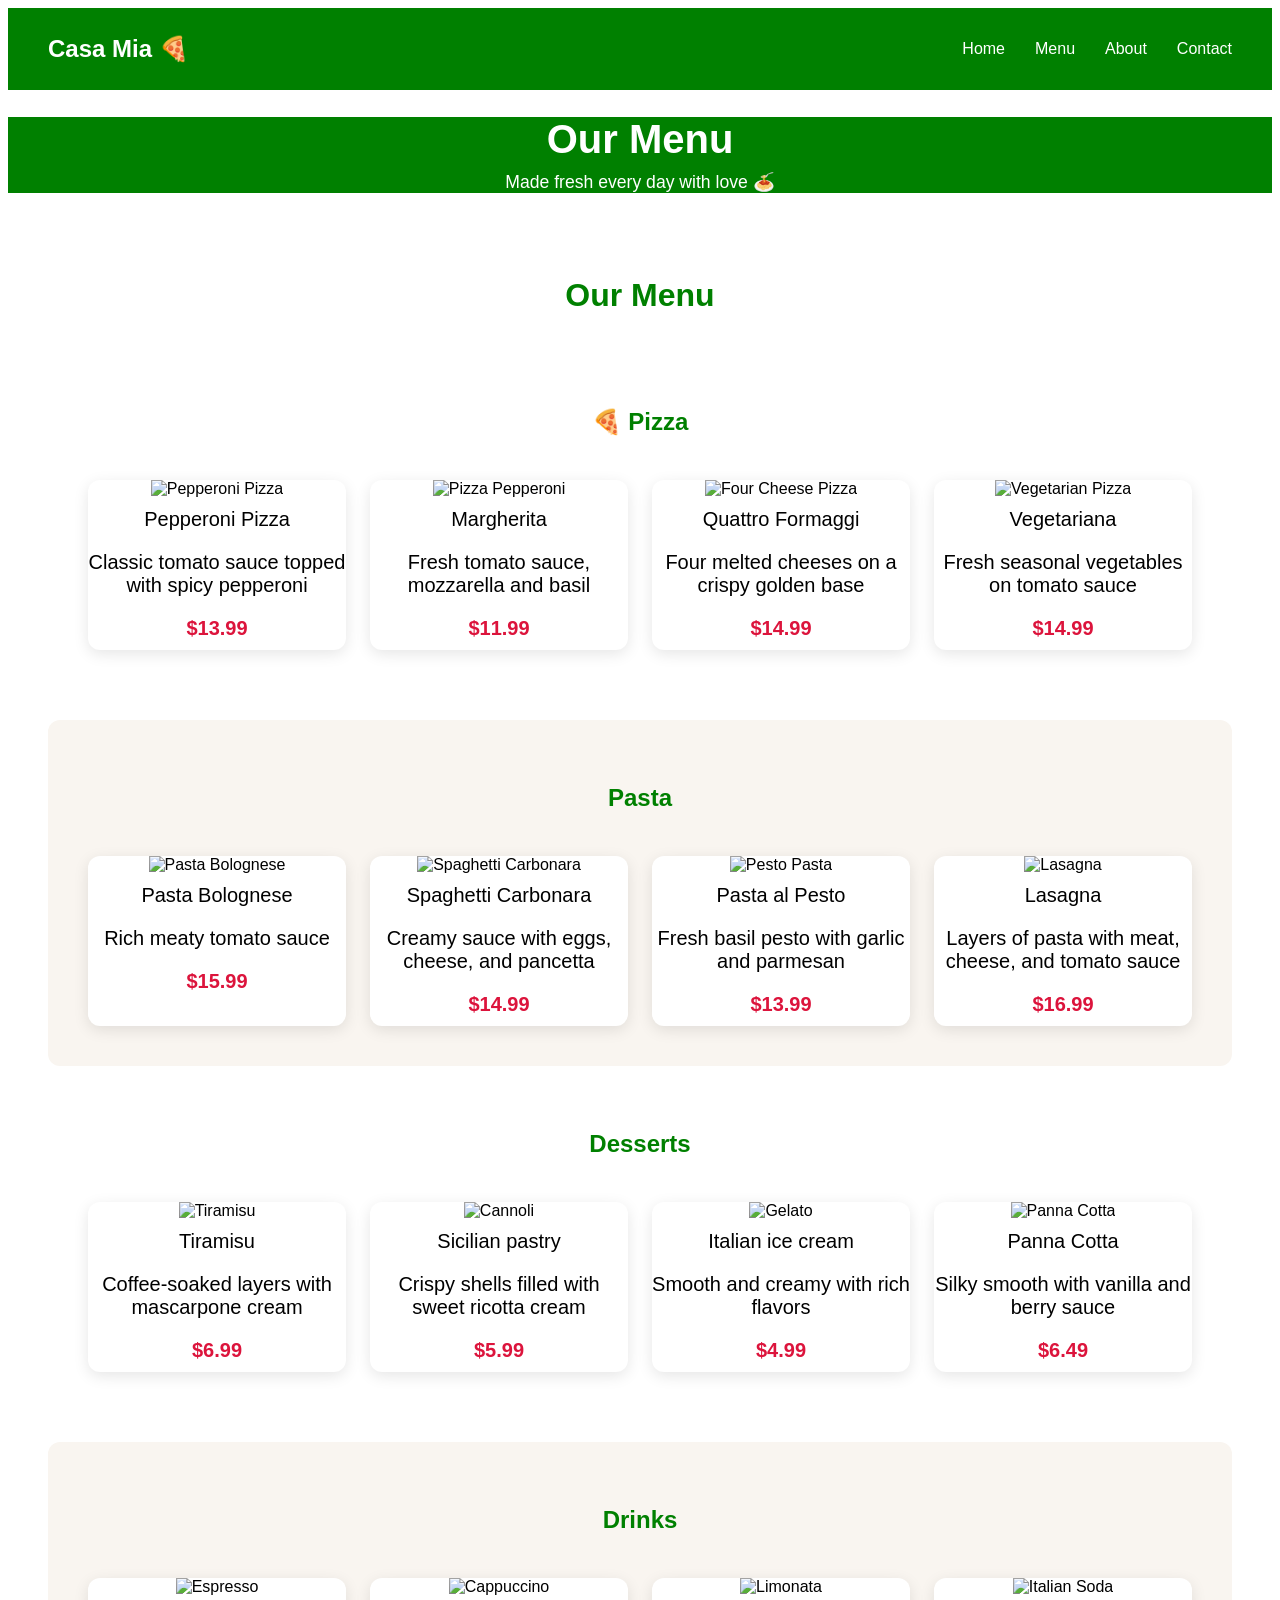
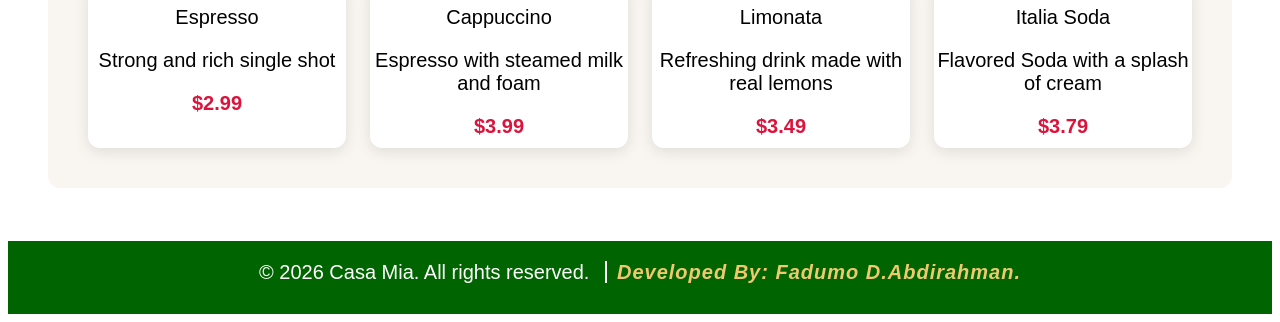
==== menu.html @ 7583c99e "Add files via upload" ====
<!DOCTYPE html>
<html>
    <head>
        <meta charset="UTF-8"> 
         <meta name="viewport" content="width=device-width, initial-scale=1.0">
        <title>Casa Mia -Menu</title>
        <link rel="stylesheet" href="styles.css">
    </head>
    <body>
        <nav>
            <div class="logo">Casa Mia 🍕</div>
                <ul>
                    <li><a href="index.html">Home</a></li>
                    <li><a href="menu.html">Menu</a></li>
                    <li><a href="about.html">About</a></li>
                    <li><a href="contact.html">Contact</a></li>
                </ul>
        </nav>
        <div class="menu-hero">
            <h1>Our Menu</h1>
            <p>Made fresh every day with love 🍝</p>
        </div>
        <section class="menu">
            <h2 class="menu-header">Our Menu</h2>
        <!--PIZZA-->
            <div class="cards-container-2">
                <h3 class="food-header">🍕 Pizza</h3>
                <div class="card">
                    <img src="https://plus.unsplash.com/premium_photo-1733259709671-9dbf22bf02cc?w=500&auto=format&fit=crop&q=60&ixlib=
                    rb-4.1.0&ixid=M3wxMjA3fDB8MHxzZWFyY2h8MXx8cGl6emElMjBwZXBlcm9pfGVufDB8fDB8fHww" alt="Pepperoni Pizza">
                    <p class="explanation">Pepperoni Pizza</p> 
                    <p class="explanation middle">Classic tomato sauce topped with spicy pepperoni</p>
                    <p class="explanation red">$13.99</p>
                </div>
                <div class="card">
                    <img src="https://images.unsplash.com/photo-1627626775846-122b778965ae?w=500&auto=format&fit=
                    crop&q=60&ixlib=rb-4.1.0&ixid=M3wxMjA3fDB8MHxzZWFyY2h8MTZ8fHBpenphJTIwbWFyZ2hlcml0YXxlbnwwfHwwfHx8MA%3D%3D" alt="Pizza Pepperoni">
                    <p class="explanation">Margherita</p> 
                    <p class="explanation middle">Fresh tomato sauce, mozzarella and basil</p>
                    <p class="explanation red">$11.99</p>
                </div>
                <div class="card">
                    <img src="https://encrypted-tbn0.gstatic.com/images?q=tbn:ANd9GcThDG3mPjF3irgz2MKP__kgZoO-b-AuzUgumA&s" 
                    alt="Four Cheese Pizza">
                    <p class="explanation">Quattro Formaggi </p> 
                    <p class="explanation middle">Four melted cheeses on a crispy golden base</p>
                    <p class="explanation red">$14.99</p>
                </div>
                <div class="card">
                   <img src="https://images.unsplash.com/photo-1617470702892-e01504297e84?w=500&auto=format&fit=crop&q=60&ixlib=rb-4.1.0&ixid=M3wxMjA3fDB8MHxzZWFyY2h8MTl8fFZlZ2V0YXJpYW4lMjBwaXp6YXxlbnwwfHwwfHx8MA%3D%3D"
                    alt="Vegetarian Pizza">
                    <p class="explanation">Vegetariana</p> 
                    <p class="explanation middle">Fresh seasonal vegetables on tomato sauce</p>
                    <p class="explanation red">$14.99</p>
                </div>
            </div>
            <!--PASTA-->
            <div class="cards-container-2">
                <h3 class="food-header">Pasta</h3>
                <div class="card">
                    <img src="https://images.unsplash.com/photo-1622973536968-3ead9e780960?w=400" alt="Pasta Bolognese">
                    <p class="explanation">Pasta Bolognese</p>
                    <p class="explanation middle">Rich meaty tomato sauce</p>
                    <p class="explanation red">$15.99</p>

                </div>
                <div class="card">
                    <img src="https://images.unsplash.com/photo-1612874742237-6526221588e3?w=400" alt="Spaghetti Carbonara">
                    <p class="explanation">Spaghetti Carbonara</p>
                    <p class="explanation middle">Creamy sauce with eggs, cheese, and pancetta</p>
                    <p class="explanation red">$14.99</p>
                </div>
                <div class="card">
                    <img src="https://images.unsplash.com/photo-1567608285969-48e4bbe0d399?w=500&auto=format&fit=crop&q
                    =60&ixlib=rb-4.1.0&ixid=M3wxMjA3fDB8MHxzZWFyY2h8M3x8cGFzdGElMjBhbCUyMHBlc3RvfGVufDB8fDB8fHww" alt="Pesto Pasta">
                    <p class="explanation">Pasta al Pesto</p>
                     <p class="explanation middle">Fresh basil pesto with garlic and parmesan</p>
                     <p class="explanation red">$13.99</p>
                </div>
                <div class="card">
                    <img src="https://images.unsplash.com/photo-1709429790175-b02bb1b19207?w=500&auto=format&fit
                    =crop&q=60&ixlib=rb-4.1.0&ixid=M3wxMjA3fDB8MHxzZWFyY2h8Mnx8bGFzYWduYXxlbnwwfHwwfHx8MA%3D%3D" alt="Lasagna">
                    <p class="explanation">Lasagna</p>
                    <p class="explanation middle">Layers of pasta with meat, cheese, and tomato sauce</p>
                    <p class="explanation red">$16.99</p>
                </div>
            </div>
            <!--DESSERTS-->
            <div class="cards-container-2">
                <h3 class="food-header">Desserts</h3>
                <div class="card">
                    <img src="https://media.istockphoto.com/id/931757122/photo/homemade-tiramisu-cake-italian-dessert.webp?a=1&b=1&s=612x612&w=0&k=20&c=OhFL3JzznxZbDawL80z-__TYVUcGMkU1n9rTpEK0jDo="
                     alt="Tiramisu">
                    <p class="explanation middle">Tiramisu</p>
                    <p class="explanation">Coffee-soaked layers with mascarpone cream</p>
                    <p class="explanation red">$6.99</p>
                </div>
                <div class="card">
                    <img src="https://images.unsplash.com/photo-1530006261244-0ae043004358?w=500&auto=format&fit=crop&q=60&ixlib=rb-4.1.0&ixid=M3wxMjA3fDB8MHxzZWFyY2h8M3x8U2ljaWxpYW4lMjBwYXN0cnl8ZW58MHx8MHx8fDA%3D"
                     alt="Cannoli">
                    <p class="explanation middle">Sicilian pastry</p>
                    <p class="explanation">Crispy shells filled with sweet ricotta cream</p>
                    <p class="explanation red">$5.99</p>
                </div>
                <div class="card">
                    <img src="https://images.unsplash.com/photo-1731968638556-84b0b48e301f?w=500&auto=format&fit=crop&q=60&ixlib=rb-4.1.0&ixid=M3wxMjA3fDB8MHxzZWFyY2h8MTh8fGl0YWxpYW4lMjBpY2VjcmVhbXxlbnwwfHwwfHx8MA%3D%3D"
                     alt="Gelato">
                    <p class="explanation middle">Italian ice cream</p>
                    <p class="explanation">Smooth and creamy with rich flavors</p>
                    <p class="explanation red">$4.99</p>
                </div>
                <div class="card">
                    <img src="https://images.unsplash.com/photo-1613505411792-208b15f862b0?w=500&auto=format&fit=crop&q=60&ixlib=rb-4.1.0&ixid=M3wxMjA3fDB8MHxzZWFyY2h8M3x8cGFubmElMjBjb3R0YXxlbnwwfHwwfHx8MA%3D%3D"
                     alt="Panna Cotta">
                    <p class="explanation middle">Panna Cotta</p>
                    <p class="explanation">Silky smooth with vanilla and berry sauce</p>
                    <p class="explanation red">$6.49</p>
                </div>
            </div>
            <!-- DRINKS -->
            <div class="cards-container-2">
                <h3 class="food-header">Drinks</h3>
                <div class="card">
                    <img src="https://media.istockphoto.com/id/1362620172/photo/espresso.webp?a=1&b=1&s=612x612&w=0&k=20&c=F4L1LLsAbu-sGfGVWNw7OnfzB_mSWyfgfSjD41TVu8Q="
                     alt="Espresso">
                    <p class="explanation middle">Espresso</p>
                    <p class="explanation">Strong and rich single shot</p>
                    <p class="explanation red">$2.99</p>
                </div>

                <div class="card">
                    <img src="https://encrypted-tbn0.gstatic.com/images?q=tbn:
                    ANd9GcTuBAIF_O7iYPRqbzJj8SQu3vTLyWtjgWJPZKpp76CG9ZvR1cfmFXlhC4cWceXDZoSLi8mjEL_oAld0qFk5CATB3jZfHw3Xtc0fijWkHyv5cw&s=10"
                     alt="Cappuccino">
                    <p class="explanation middle">Cappuccino</p>
                    <p class="explanation">Espresso with steamed milk and foam</p>
                    <p class="explanation red">$3.99</p>
                </div>

                <div class="card">
                    <img src="https://images.unsplash.com/photo-1613510656581-8bf7ad6fc392?w=500&auto=format&fit=crop&q=60&ixlib=rb-4.1.0&ixid=M3wxMjA3fDB8MHxzZWFyY2h8Mnx8bGltb25hdGF8ZW58MHx8MHx8fDA%3D"
                     alt="Limonata">
                    <p class="explanation middle">Limonata</p>
                    <p class="explanation">Refreshing drink made with real lemons</p>
                    <p class="explanation red">$3.49</p>
                </div>
                <div class="card">
                    <img src="https://images.unsplash.com/photo-1581006852262-e4307cf6283a?w=400&auto=format&fit=crop" alt="Italian Soda">
                    <p class="explanation middle">Italia Soda</p>
                    <p class="explanation">Flavored Soda with a splash of cream</p>
                    <p class="explanation red">$3.79</p>
                </div>
            </div> 
        </section>
        <footer>
            <p>© 2026 Casa Mia. All rights reserved. <span>Developed By: Fadumo D.Abdirahman.</span></p>
        </footer>
    </body>
</html>
---- styles.css ----
body{
    font-family: Arial, Helvetica, sans-serif;
}
nav{
    display: flex;
    background-color:green;
    padding: 16px 40px;
    justify-content: space-between;
    align-items: center;

}
.logo{
    color: white;
    font-size: 1.5rem;
    font-weight: bold;
}
nav ul{
    list-style: none;
    display: flex;
    gap: 30px;
}
nav ul li a{
color: white;
text-decoration: none;
font-size: 1rem;
}
nav ul li a:hover{
    text-decoration: underline;
}
.hero{
    background-image: url("https://images.unsplash.com/photo-1579751626657-72bc17010498?w=1200");
    background-size: cover;
    background-position: center;
    height: 500px;
    margin: auto;
    color: white;
    display: flex;
    flex-direction: column;
    justify-content: center;
    align-items: center;
    font-weight: 100px;
}
.hero h2{
    font-size: 2.5rem;
    margin-bottom: 12px;
    text-shadow: 2px 2px 8px rgb(0, 0, 0, 0.7);
}

.hero p{
    font-size: 1,2rem;
    margin-bottom: 24px;
    text-shadow: 1px 1px 4px rgba(0, 0, 0, 0.6);
}
.title{
    margin-bottom: 0;
    font-size: 20px
}
p{
    margin-top: 10px;
    font-size: 20px;
}
.hero button{
    color: white;
    background-color: green;
    padding: 12px 32px;
    border-radius: 30px;
    font-size: 1rem;
    border:none;
    cursor: pointer;
    transition: background 0.3s;
}
.hero button:hover{
    color: white;
    background-color: darkgreen;
}

/*Why choose Us Section*/
.why-container{
    background-color: #f9f5f0;
    padding: 60px 40px;
    text-align: center;
}
.why-header{
    font-size: 2rem;
    color: green;
    margin-bottom: 40px;
}
.why-sub-container{
    display: flex;
    justify-content: center;
    gap:30px;
    flex-wrap: wrap;
}
.why-card{
    background-color: white;
    border-radius: 12px;
    padding: 30px;
    width: 250px;
    box-shadow: 0 4px 15px rgb(0, 0, 0, 0.8);

}
.why-card span{
    font-size: 2.5rem;
    display: block;
    margin-bottom: 16px;
}
.why-card p{
    font-size: 0.9rem;
    color: #666;
    line-height: 1.6;
}
/* Our Favourite Section*/
.our-favourites{
    padding: 60px 40px;
    text-align: center;
    background-color: white;
}
.cards-container-1{
    display: grid;
    grid-template-columns: repeat(3, 1fr);
    gap: 24px;
    padding: 20px;
    max-width: 900px;
    margin: 0 auto;
}
.card{
background-color: white;
border-radius: 12px;
box-shadow: 0 4px  15px rgb(0, 0, 0, 0.1);
overflow: hidden;
text-align: center;
}
.card img{
    width: 100%;
    height: 150px;
    object-fit: cover;
}
.card h3{
    margin: 10px 0 6px;
    color: #333;
}
.explation{
    font-size: 0.85rem;
    color: #888;
    margin: 4px 0;
}
.red{
    color: crimson;
    font-weight: bold;
    margin-bottom: 10px;
}
.our-favourites h3{
    font-size: 2rem;
    color: green;
    margin-top: 30px;

}
#see-more{
    display: block;
    margin: 30px auto 0;
    background-color: green;
    color: white;
    padding: 12px 32px;
    border: none;
    border-radius: 30px;
    font-size: 1rem;
    cursor: pointer;
    transition: background 0.3s;
}
#see-more:hover{
background-color: darkgreen;
}
.our-favourites a{
    text-decoration: none;
}

/*Reviews Section*/
.customer-review{
    background-color: #f9f5f0;
    padding: 60px 40px;
    text-align: center;
}
.customer-review h2{
    font-size: 2rem;
    color: green;
    margin-bottom: 40px;
}
.customer-review > div{
display: inline-block;
background-color: white;
border-radius: 12px;
padding: 24px;
width: 260px;
box-shadow: 0 4px 15px rgb(0, 0, 0, 0.8);
margin: 10px;
vertical-align: top;
}
.customer-review span{
    display: block;
    margin-bottom: 10px;
}
.customer-review p{
    font-size: 0.9rem;
    color: #555;
    font-style: italic;
    margin-bottom: 12px;
    line-height: 1.6;
}
.customer-review > div span:last-child{
font-weight: bold;
color: green;
}

/* Opening Hours&Location*/
.hours-location{
    background-color: green;
    color: white;
    display: flex;
    justify-content: center;
    gap: 80px;
    flex-wrap: wrap;
    padding: 60px 40px;
    text-align: center;
    margin-bottom: 0;
}
.hours-location h3{
font-size: 1.5rem;
margin-bottom: 16px;
margin-top: 10px;

}
.hours-location p{
    line-height: 2;
    font-size: 2rem;
}
.hours-location span{
font-size: 2rem;
}
.hours-location a{
    color: white;
    text-decoration: none;
}
.hours-location a:hover{
    text-decoration: underline;
}
/*Menu*/
.menu-hero{
    background-color: green;
    color: white;
    text-align: center;
    padding: 60px 20x;
}
.menu-hero h1{
    font-size: 2.5rem;
    margin-bottom: 10px;

}
.menu-hero p{
    font-size: 1.1rem;
}
.menu{
    padding: 40px;

}
.menu-header{
    text-align: center;
    font-size: 2rem;
    color: green;
    margin-bottom: 30px;
}
.food-header{
    font-size: 1.5rem;
    color: green;
    margin-bottom: 20px;
    text-align: center;
    grid-column: 1/-1;
}
.menu>div:nth-child(odd){
    background-color: #f9f5f0;
    padding: 40px;
    border-radius: 12px;
    margin-top: 30px;

}
.menu > div:nth-child(even){
    background-color: white;
    padding: 40px;
    border-radius: 12px;
    margin-bottom: 30px;

}
.cards-container-2{
    display: grid;
    grid-template-columns: repeat(4, 1fr);
    gap:24px;
max-width: 1100;
margin: 0 auto;

}

/*About Us Section*/
.about-hero {
    background-color: darkgreen;
    color: white;
    text-align: center;
    padding: 40px 20px;
    margin-top: 24px;
     border-top: 10px solid white;
}

.about-hero h1 {
    font-size: 2.5rem;
    margin-bottom: 10px;
}

.about-hero p {
    font-size: 1.1rem;
}

.our-story {
    display: flex;
    gap: 40px;
    padding: 60px 40px;
    align-items: center;
    flex-wrap: wrap;
    flex-direction: column;
    background-color: #f9f5f0;
}

.our-story h3 {
    font-size: 1.8rem;
    color: green;
    margin-bottom: 16px;
}

.our-story img {
    width: 45%;
    height: 300px;
    object-fit: cover;
    border-radius: 12px;
}

.our-story p {
    flex: 1;
    line-height: 1.8;
    color: #555;
    font-size: 1.5rem;
}

.our-values {
    padding: 60px 40px;
    text-align: center;
    background-color: white;
}

.our-values h3 {
    font-size: 2rem;
    color: green;
    margin-bottom: 40px;
}

.value-card {
    display: inline-block;
    background-color: #f9f5f0;
    border-radius: 12px;
    padding: 30px;
    width: 220px;
    margin: 10px;
    vertical-align: top;
    box-shadow: 0 4px 15px rgba(0,0,0,0.08);
}

.value-card .icon {
    font-size: 2.5rem;
    display: block;
    margin-bottom: 12px;
}

.value-card h4 {
    color: green;
    margin-bottom: 8px;
}

.value-card p {
    font-size: 0.9rem;
    color: #666;
    line-height: 1.6;
}

.our-team {
    padding: 60px 40px;
    text-align: center;
    background-color: #f9f5f0;
}

.our-team h3 {
    font-size: 2rem;
    color: green;
    margin-bottom: 40px;
}

.team-cards {
    display: flex;
    justify-content: center;
    gap: 30px;
    flex-wrap: wrap;
}

.team-card {
    background-color: white;
    border-radius: 12px;
    padding: 24px;
    width: 200px;
    box-shadow: 0 4px 15px rgba(0,0,0,0.08);
    text-align: center;
}

.team-card img {
    width: 90px;
    height: 90px;
    border-radius: 50%;
    object-fit: cover;
    border: 3px solid green;
    margin-bottom: 12px;
}

.team-card span {
    display: block;
    margin-bottom: 4px;
}

.team-card span:first-of-type {
    font-weight: bold;
    color: #333;
}

.team-card span:last-of-type {
    font-size: 0.85rem;
    color: #888;
}

/* Contact Section*/
.contact-hero {
    background-color: darkgreen;
    color: white;
    text-align: center;
    padding: 40px 20px;
    border-top: 10px solid white;
}

.contact-hero h2 {
    font-size: 2.5rem;
    margin-bottom: 10px;
}

.contact-hero p {
    font-size: 1.1rem;
}

.contact-body {
    display: flex;
    gap: 40px;
    padding: 60px 40px;
    flex-wrap: wrap;
    justify-content: center;
}

.contact-info {
    flex: 1;
    min-width: 250px;
    max-width: 350px;
}

.contact-info h2 {
    font-size: 1.5rem;
    color: green;
    margin-bottom: 24px;
}

.contact-info div {
    display: flex;
    align-items: center;
    gap: 12px;
    margin-bottom: 16px;
}

.contact-info span {
    font-size: 1.3rem;
}

.contact-info a {
    color: #333;
    text-decoration: none;
}

.contact-info a:hover {
    color: green;
}

.contact-form {
    flex: 1;
    min-width: 280px;
    max-width: 450px;
}

.contact-form h3 {
    font-size: 1.5rem;
    color: green;
    margin-bottom: 24px;
}

.contact-form form {
    display: flex;
    flex-direction: column;
    gap: 12px;
}

.contact-form label {
    font-size: 0.9rem;
    font-weight: bold;
    color: #555;
}

.contact-form input,
.contact-form textarea {
    padding: 12px;
    border: 1px solid #ddd;
    border-radius: 8px;
    font-size: 0.95rem;
    font-family: Arial, Helvetica, sans-serif;
    outline: none;
}

.contact-form input:focus,
.contact-form textarea:focus {
    border-color: green;
}

.contact-form textarea {
    height: 120px;
    resize: vertical;
}

.contact-form button {
    background-color: green;
    color: white;
    padding: 12px 32px;
    border: none;
    border-radius: 30px;
    font-size: 1rem;
    cursor: pointer;
    transition: background 0.3s;
}

.contact-form button:hover {
    background-color: darkgreen;
}

.contact-body + section {
    padding: 0 40px 60px;
}

.contact-body + section iframe {
    border-radius: 12px;
}

/*Footr section*/
footer{
    text-align: center;
    background-color: darkgreen;
    margin: auto;
    padding: 10px;
    color: white;
    border-top: 3px solid white;
    margin-top: 10px;
}

footer span {
    color: #f0c96e;
    font-style: italic;
    font-weight: bold;
    letter-spacing: 1px;
    border-left: 2px solid white;
    padding-left: 10px;
    margin-left: 10px;
}
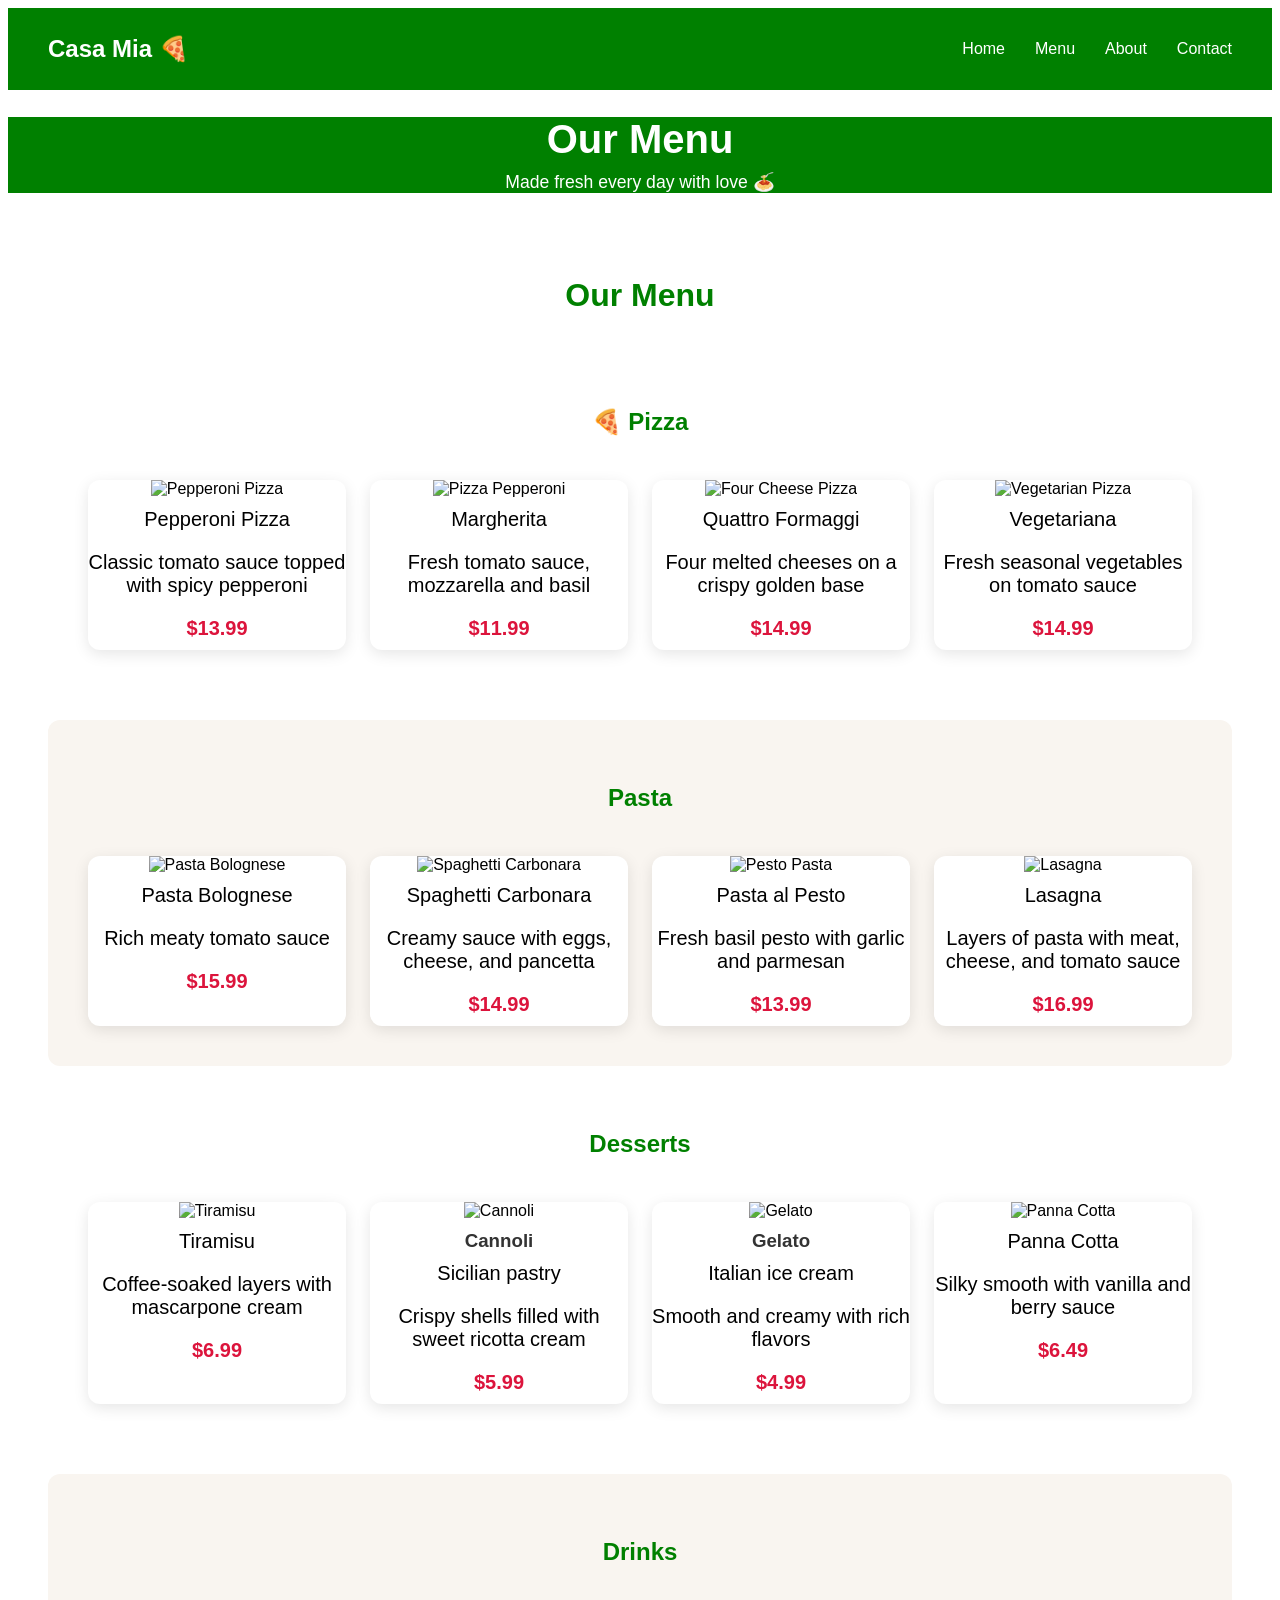
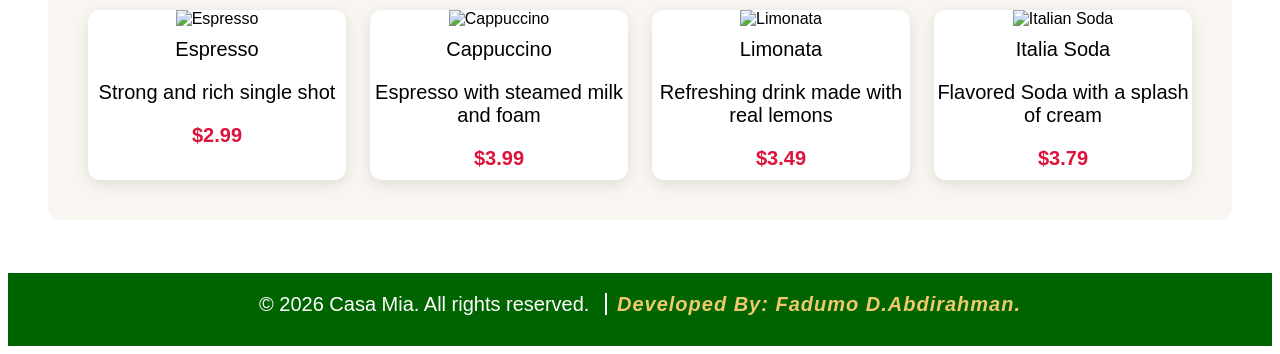
==== commit 5b8ecc54: "Update menu.html" ====
--- a/menu.html
+++ b/menu.html
@@ -98,6 +98,7 @@
                 <div class="card">
                     <img src="https://images.unsplash.com/photo-1530006261244-0ae043004358?w=500&auto=format&fit=crop&q=60&ixlib=rb-4.1.0&ixid=M3wxMjA3fDB8MHxzZWFyY2h8M3x8U2ljaWxpYW4lMjBwYXN0cnl8ZW58MHx8MHx8fDA%3D"
                      alt="Cannoli">
+                    <h3 class="food">Cannoli</h3>
                     <p class="explanation middle">Sicilian pastry</p>
                     <p class="explanation">Crispy shells filled with sweet ricotta cream</p>
                     <p class="explanation red">$5.99</p>
@@ -105,6 +106,7 @@
                 <div class="card">
                     <img src="https://images.unsplash.com/photo-1731968638556-84b0b48e301f?w=500&auto=format&fit=crop&q=60&ixlib=rb-4.1.0&ixid=M3wxMjA3fDB8MHxzZWFyY2h8MTh8fGl0YWxpYW4lMjBpY2VjcmVhbXxlbnwwfHwwfHx8MA%3D%3D"
                      alt="Gelato">
+                     <h3 class="food">Gelato</h3>
                     <p class="explanation middle">Italian ice cream</p>
                     <p class="explanation">Smooth and creamy with rich flavors</p>
                     <p class="explanation red">$4.99</p>
@@ -156,4 +158,4 @@
             <p>© 2026 Casa Mia. All rights reserved. <span>Developed By: Fadumo D.Abdirahman.</span></p>
         </footer>
     </body>
-</html>+</html>
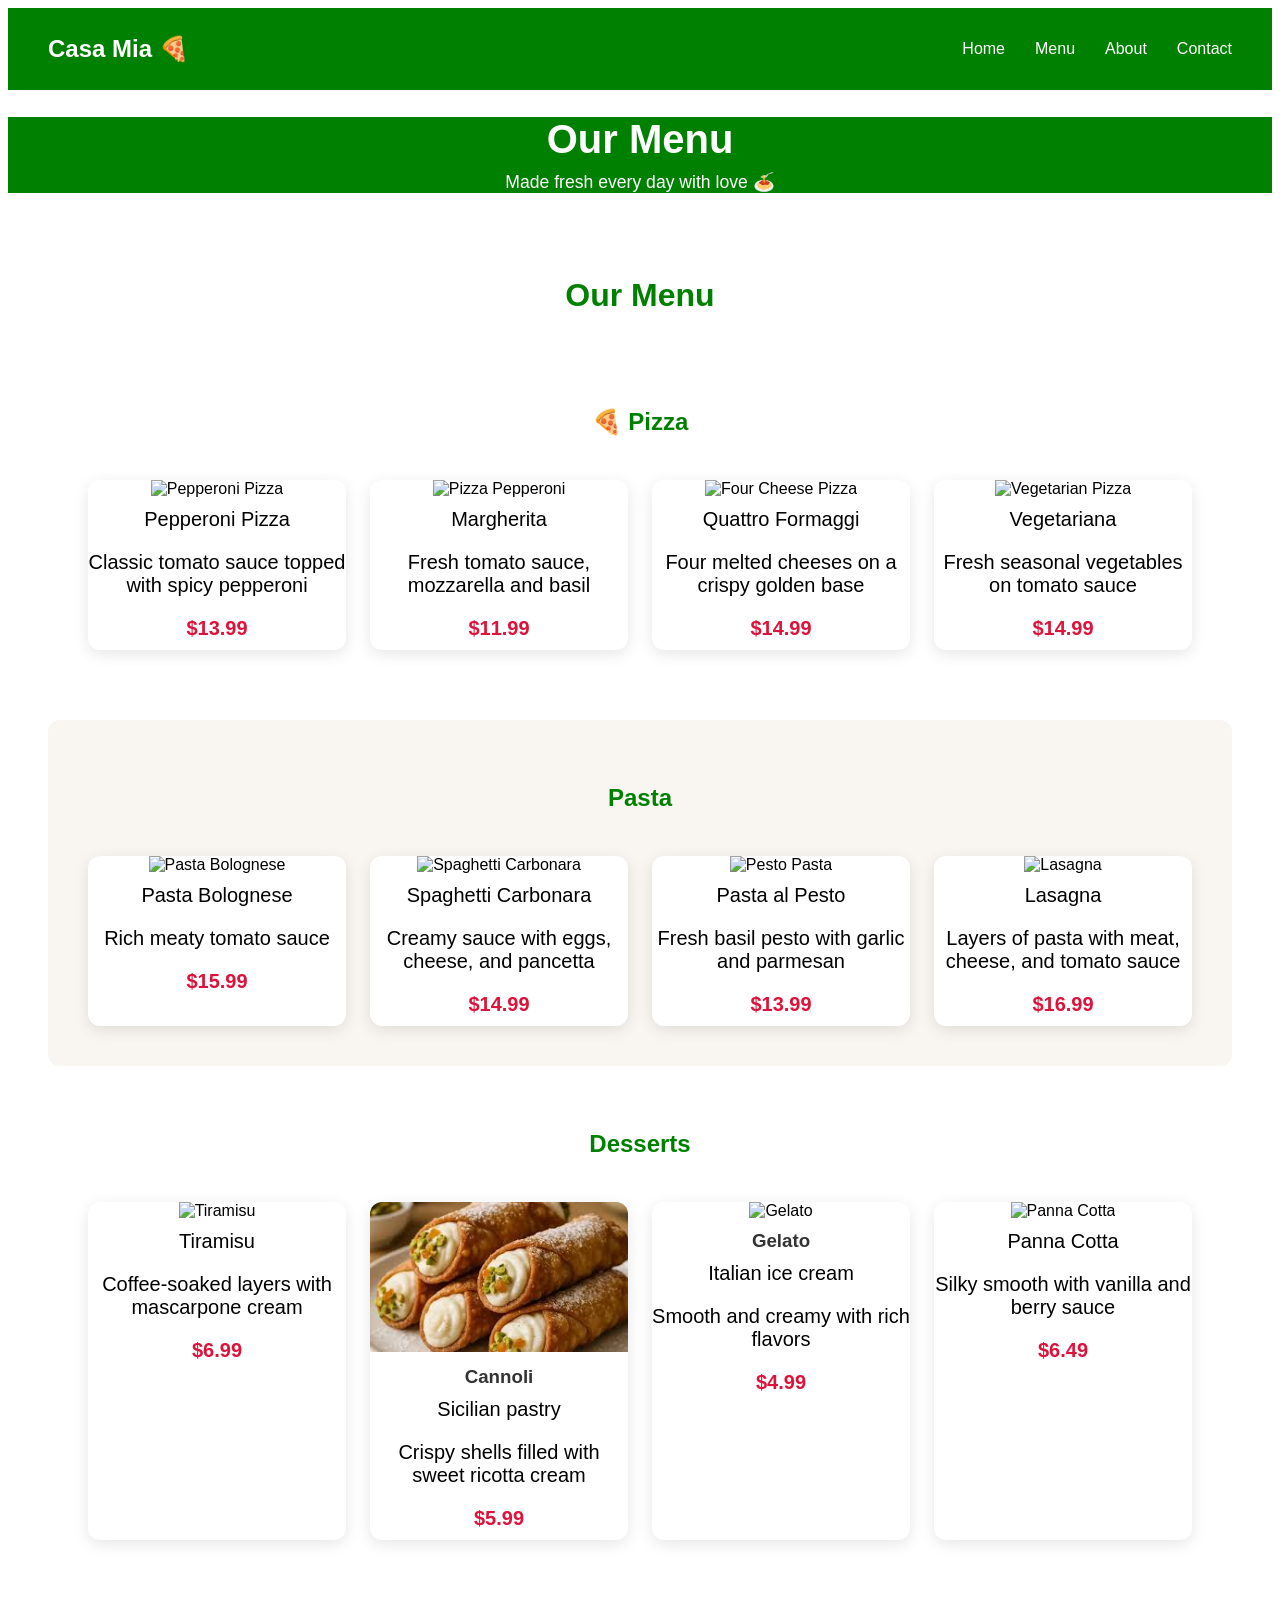
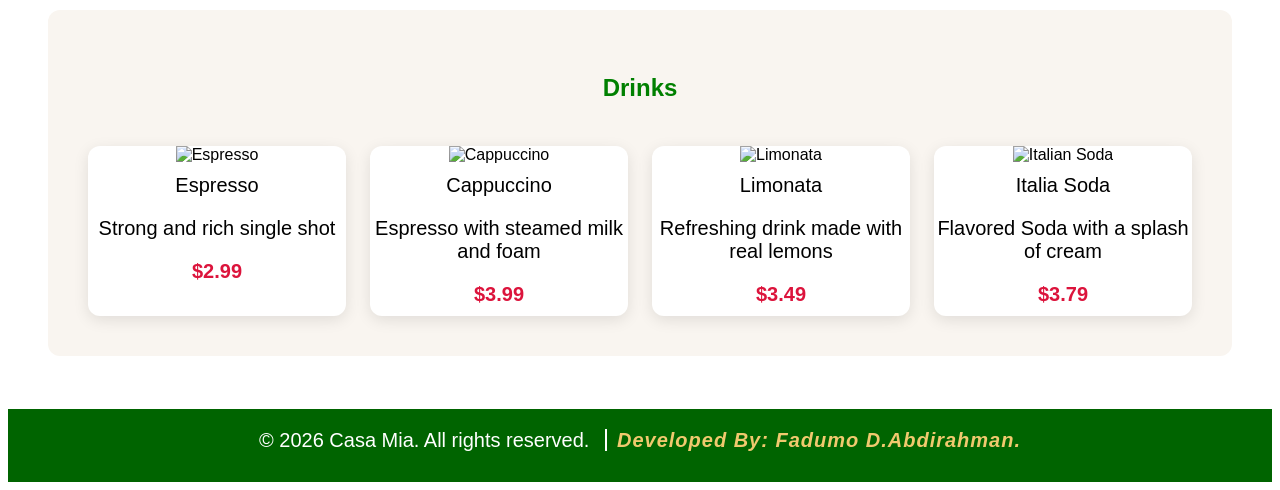
==== commit 7dffef9c: "Update menu.html" ====
--- a/menu.html
+++ b/menu.html
@@ -96,7 +96,7 @@
                     <p class="explanation red">$6.99</p>
                 </div>
                 <div class="card">
-                    <img src="https://images.unsplash.com/photo-1530006261244-0ae043004358?w=500&auto=format&fit=crop&q=60&ixlib=rb-4.1.0&ixid=M3wxMjA3fDB8MHxzZWFyY2h8M3x8U2ljaWxpYW4lMjBwYXN0cnl8ZW58MHx8MHx8fDA%3D"
+                    <img src="[data-uri]"
                      alt="Cannoli">
                     <h3 class="food">Cannoli</h3>
                     <p class="explanation middle">Sicilian pastry</p>
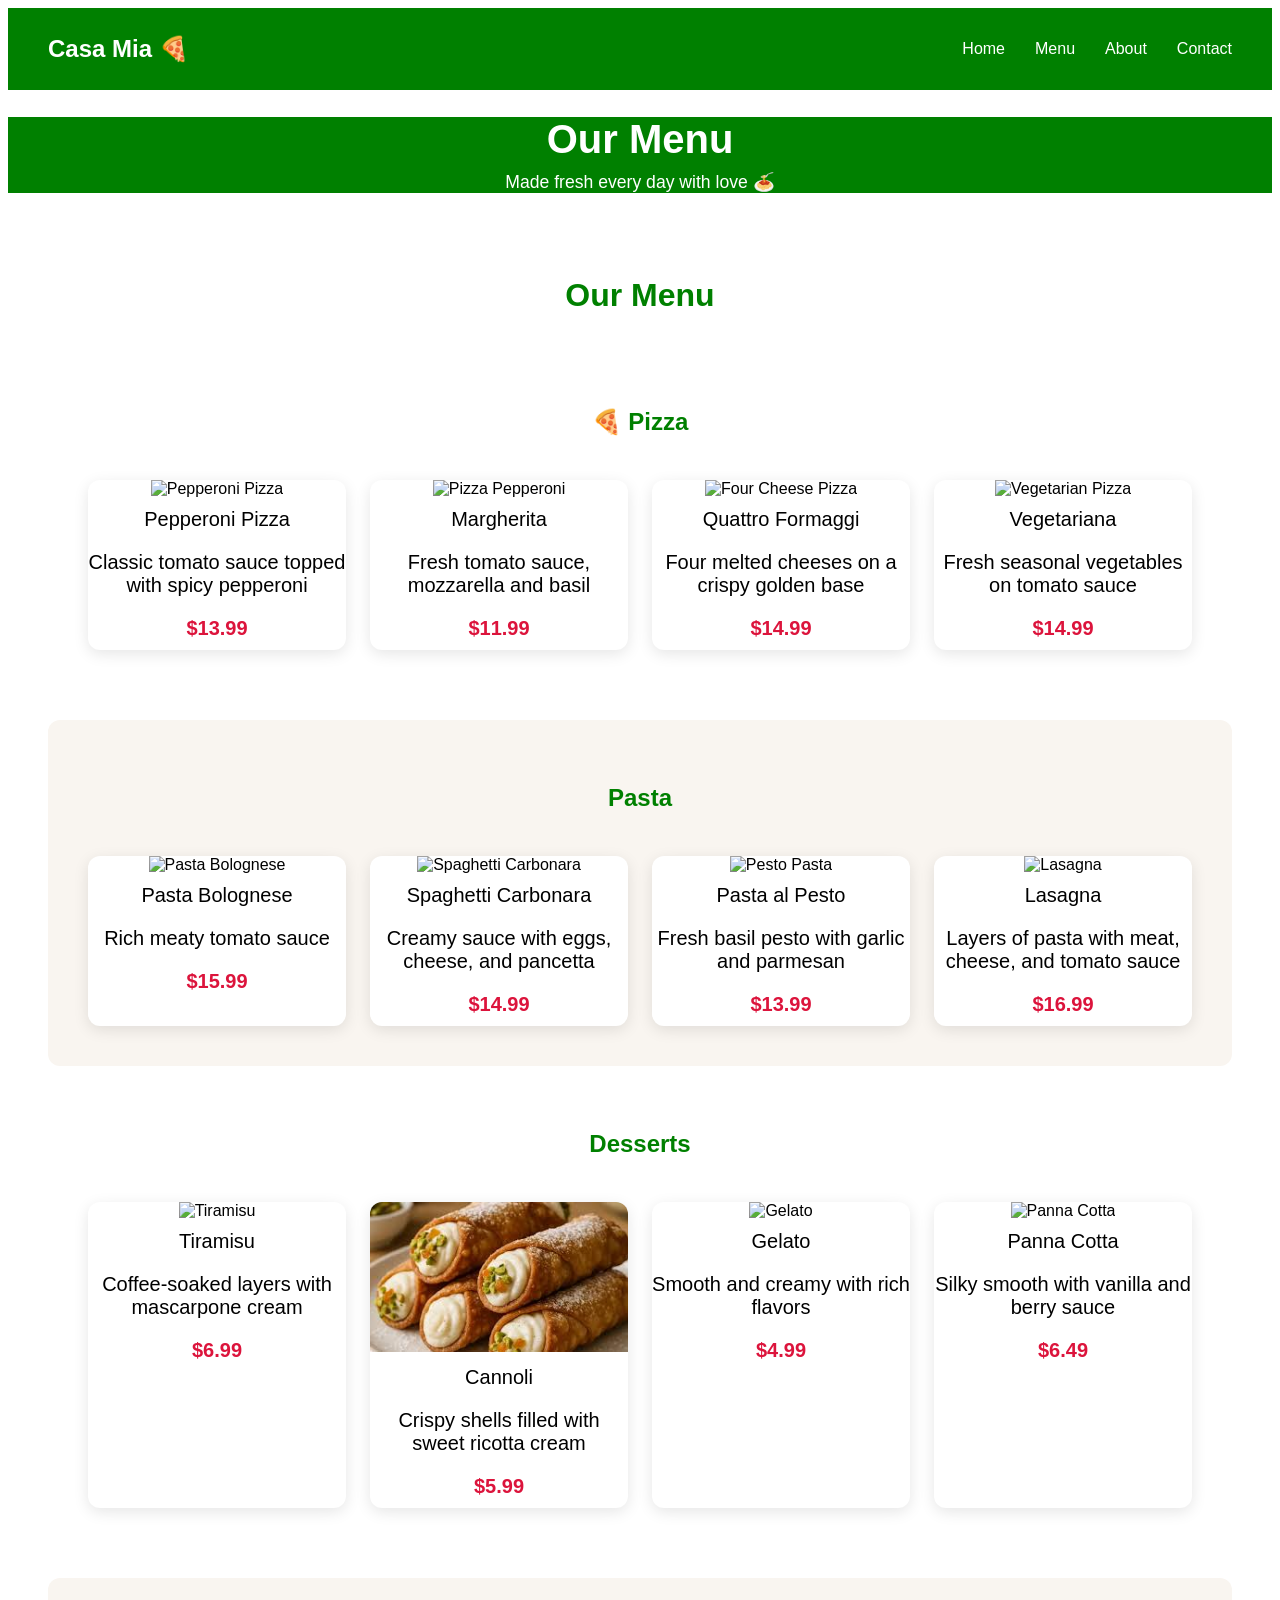
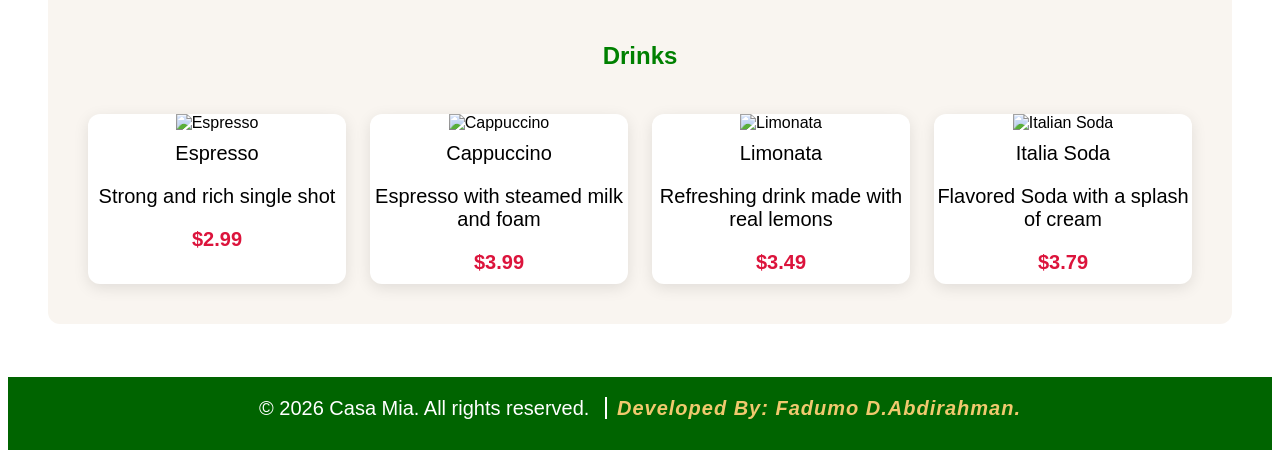
==== commit ded89ef0: "Update menu.html" ====
--- a/menu.html
+++ b/menu.html
@@ -98,16 +98,15 @@
                 <div class="card">
                     <img src="[data-uri]"
                      alt="Cannoli">
-                    <h3 class="food">Cannoli</h3>
-                    <p class="explanation middle">Sicilian pastry</p>
+                
+                    <p class="explanation middle">Cannoli</p>
                     <p class="explanation">Crispy shells filled with sweet ricotta cream</p>
                     <p class="explanation red">$5.99</p>
                 </div>
                 <div class="card">
                     <img src="https://images.unsplash.com/photo-1731968638556-84b0b48e301f?w=500&auto=format&fit=crop&q=60&ixlib=rb-4.1.0&ixid=M3wxMjA3fDB8MHxzZWFyY2h8MTh8fGl0YWxpYW4lMjBpY2VjcmVhbXxlbnwwfHwwfHx8MA%3D%3D"
                      alt="Gelato">
-                     <h3 class="food">Gelato</h3>
-                    <p class="explanation middle">Italian ice cream</p>
+                    <p class="explanation middle">Gelato</p>
                     <p class="explanation">Smooth and creamy with rich flavors</p>
                     <p class="explanation red">$4.99</p>
                 </div>
--- a/styles.css
+++ b/styles.css
@@ -583,4 +583,260 @@
     border-left: 2px solid white;
     padding-left: 10px;
     margin-left: 10px;
-}+}
+
+@media (max-width: 768px) {
+ 
+  /* --- NAV --- */
+  nav {
+    flex-direction: column;
+    align-items: flex-start;
+    padding: 12px 20px;
+    gap: 10px;
+  }
+ 
+  nav ul {
+    gap: 16px;
+    flex-wrap: wrap;
+    padding: 0;
+  }
+ 
+  nav ul li a {
+    font-size: 0.9rem;
+  }
+ 
+  /* --- HERO (index) --- */
+  .hero {
+    height: 340px;
+    padding: 0 20px;
+    text-align: center;
+  }
+ 
+  .hero h2 {
+    font-size: 1.6rem;
+  }
+ 
+  .hero p {
+    font-size: 1rem;
+  }
+ 
+  /* --- WHY CHOOSE US --- */
+  .why-container {
+    padding: 40px 16px;
+  }
+ 
+  .why-sub-container {
+    flex-direction: column;
+    align-items: center;
+  }
+ 
+  .why-card {
+    width: 90%;
+    max-width: 340px;
+  }
+ 
+  /* --- OUR FAVOURITES (index) --- */
+  .our-favourites {
+    padding: 40px 16px;
+  }
+ 
+  .cards-container-1 {
+    grid-template-columns: 1fr;
+    max-width: 100%;
+    padding: 10px 0;
+  }
+ 
+  /* --- CUSTOMER REVIEWS --- */
+  .customer-review {
+    padding: 40px 16px;
+  }
+ 
+  .customer-review > div {
+    width: 90%;
+    max-width: 340px;
+    display: block;
+  }
+ 
+  /* --- HOURS & LOCATION --- */
+  .hours-location {
+    flex-direction: column;
+    gap: 30px;
+    padding: 40px 20px;
+  }
+ 
+  .hours-location p,
+  .hours-location span {
+    font-size: 1.1rem;
+  }
+ 
+  .menu {
+    padding: 20px 0;
+  }
+ 
+  .menu-header {
+    font-size: 1.6rem;
+    margin-bottom: 10px;
+  }
+ 
+  .menu > div:nth-child(odd),
+  .menu > div:nth-child(even) {
+    padding: 20px 0;
+    margin: 0 0 12px 0;
+    border-radius: 0;
+  }
+ 
+  
+  .cards-container-2 {
+    display: flex;
+    flex-direction: row;
+    overflow-x: auto;
+    gap: 14px;
+    padding: 8px 16px 16px;
+    scroll-snap-type: x mandatory;
+    -webkit-overflow-scrolling: touch;
+    scrollbar-width: none;
+  }
+ 
+  .cards-container-2::-webkit-scrollbar {
+    display: none;
+  }
+ 
+  .food-header {
+    width: 100%;
+    font-size: 1.3rem;
+    padding: 0 16px;
+    margin-bottom: 6px;
+    text-align: center;
+  }
+ 
+  .cards-container-2 .card {
+    min-width: 160px;
+    max-width: 160px;
+    flex-shrink: 0;
+    scroll-snap-align: start;
+    border-radius: 14px;
+    box-shadow: 0 4px 14px rgba(0, 0, 0, 0.15);
+    background-color: #1a1a1a;
+    color: white;
+    overflow: hidden;
+    text-align: left;
+  }
+ 
+  .cards-container-2 .card img {
+    width: 100%;
+    height: 120px;
+    object-fit: cover;
+    border-radius: 14px 14px 0 0;
+  }
+ 
+  .cards-container-2 .card .explanation {
+    font-size: 0.78rem;
+    color: #ccc;
+    margin: 3px 10px;
+    line-height: 1.4;
+  }
+ 
+  .cards-container-2 .card .explanation:first-of-type {
+    font-weight: bold;
+    font-size: 0.9rem;
+    color: #90ee90; /* light green */
+    margin-top: 8px;
+  }
+ 
+  /* Price */
+  .cards-container-2 .card .red {
+    color: #ff6b6b;
+    font-weight: bold;
+    font-size: 0.85rem;
+    margin: 4px 10px 10px;
+  }
+ 
+  /* --- ABOUT PAGE --- */
+  .about-hero {
+    padding: 30px 16px;
+    margin-top: 0;
+  }
+ 
+  .our-story {
+    padding: 30px 16px;
+    flex-direction: column;
+  }
+ 
+  .our-story img {
+    width: 100%;
+    height: 220px;
+  }
+ 
+  .our-story p {
+    font-size: 1rem;
+  }
+ 
+  .our-values {
+    padding: 30px 16px;
+  }
+ 
+  .value-card {
+    width: 85%;
+    max-width: 300px;
+    margin: 8px auto;
+    display: block;
+  }
+ 
+  .our-team {
+    padding: 30px 16px;
+  }
+ 
+  .team-cards {
+    flex-direction: column;
+    align-items: center;
+  }
+ 
+  /* --- CONTACT PAGE --- */
+  .contact-hero {
+    padding: 30px 16px;
+  }
+ 
+  .contact-body {
+    flex-direction: column;
+    padding: 30px 16px;
+    gap: 24px;
+  }
+ 
+  .contact-info,
+  .contact-form {
+    max-width: 100%;
+    width: 100%;
+  }
+ 
+  .contact-body + section {
+    padding: 0 16px 40px;
+  }
+ 
+  /* --- FOOTER --- */
+  footer {
+    padding: 16px 12px;
+    font-size: 0.8rem;
+  }
+ 
+  footer span {
+    display: block;
+    border-left: none;
+    padding-left: 0;
+    margin-left: 0;
+    margin-top: 6px;
+  }
+ 
+  /* --- MENU HERO --- */
+  .menu-hero {
+    padding: 40px 20px;
+  }
+ 
+  .menu-hero h1 {
+    font-size: 1.8rem;
+  }
+}
+
+
+
+
+
